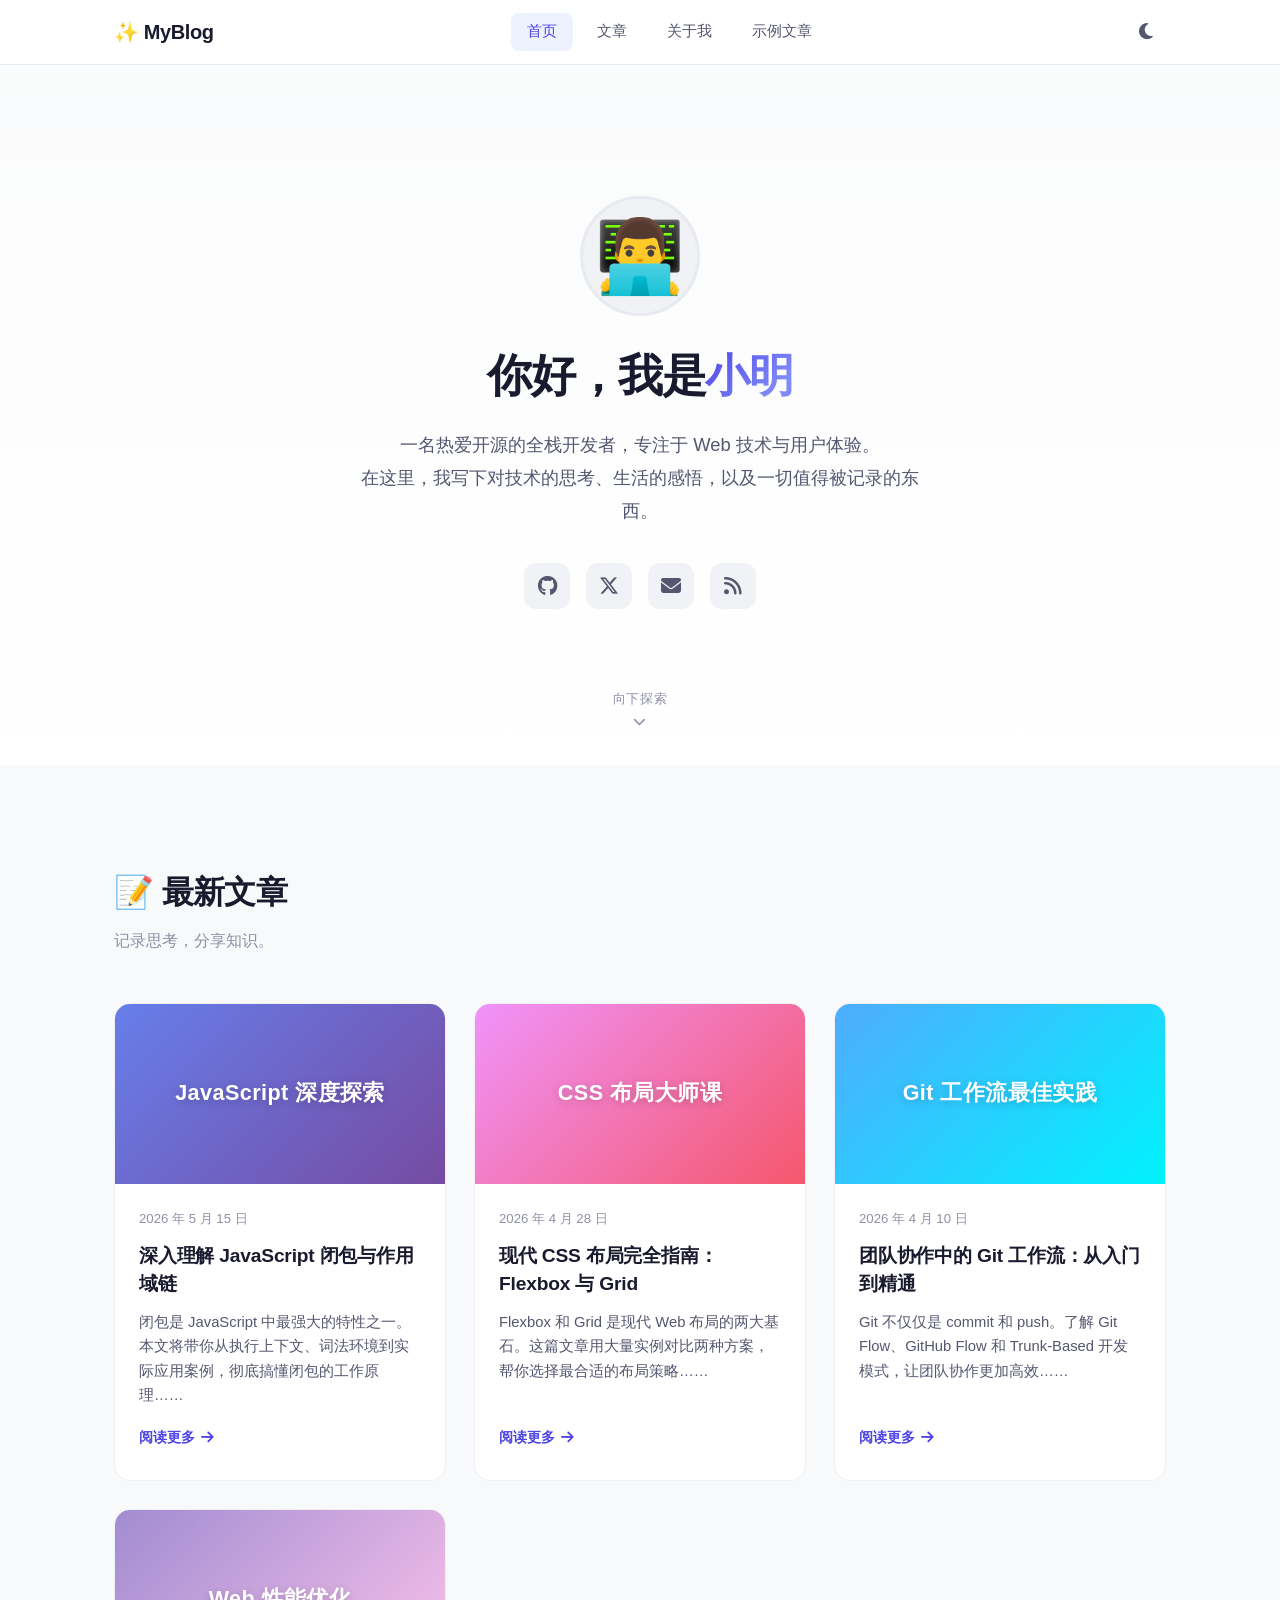
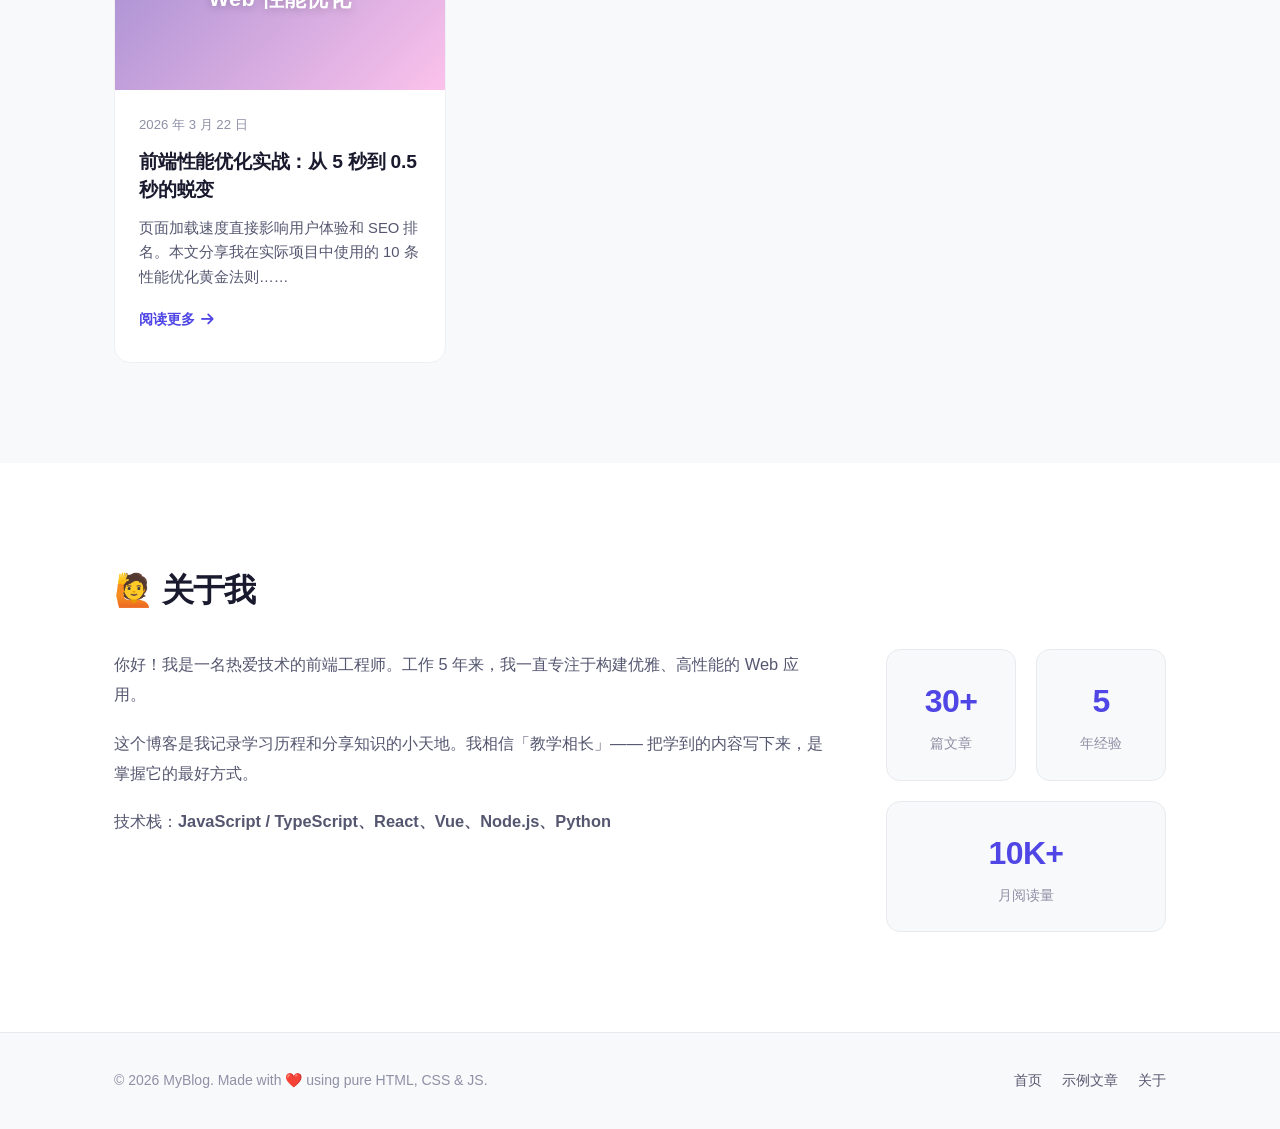
==== index.html @ 5bec2eab "🎉 初始化个人博客 — HTML/CSS/JS 纯静态站点" ====
<!DOCTYPE html>
<html lang="zh-CN">
<head>
    <meta charset="UTF-8">
    <meta name="viewport" content="width=device-width, initial-scale=1.0">
    <title>My Blog — 探索技术与生活的交汇点</title>
    <link rel="stylesheet" href="css/style.css">
    <!-- Font Awesome 6 图标库（免费 CDN） -->
    <link rel="stylesheet" href="https://cdnjs.cloudflare.com/ajax/libs/font-awesome/6.5.1/css/all.min.css">
</head>
<body>
    <!-- ==================== 导航栏 ==================== -->
    <header class="navbar" id="navbar">
        <div class="container nav-container">
            <a href="index.html" class="nav-logo">✨ MyBlog</a>
            <nav class="nav-links" id="navLinks">
                <a href="index.html" class="nav-link active">首页</a>
                <a href="index.html#articles" class="nav-link">文章</a>
                <a href="index.html#about" class="nav-link">关于我</a>
                <a href="post.html" class="nav-link">示例文章</a>
            </nav>
            <div class="nav-actions">
                <!-- 夜间模式切换按钮 -->
                <button class="theme-toggle" id="themeToggle" aria-label="切换夜间模式" title="切换夜间模式">
                    <i class="fa-solid fa-moon" id="themeIcon"></i>
                </button>
                <!-- 移动端汉堡菜单 -->
                <button class="menu-toggle" id="menuToggle" aria-label="打开菜单">
                    <i class="fa-solid fa-bars"></i>
                </button>
            </div>
        </div>
    </header>

    <!-- ==================== 主视觉区 (Hero) ==================== -->
    <section class="hero">
        <div class="container hero-content">
            <div class="hero-avatar">👨‍💻</div>
            <h1 class="hero-title">你好，我是<span class="highlight">小明</span></h1>
            <p class="hero-subtitle">
                一名热爱开源的全栈开发者，专注于 Web 技术与用户体验。<br>
                在这里，我写下对技术的思考、生活的感悟，以及一切值得被记录的东西。
            </p>
            <div class="hero-socials">
                <a href="https://github.com" target="_blank" class="social-link" title="GitHub" aria-label="GitHub">
                    <i class="fa-brands fa-github"></i>
                </a>
                <a href="https://twitter.com" target="_blank" class="social-link" title="Twitter / X" aria-label="Twitter">
                    <i class="fa-brands fa-x-twitter"></i>
                </a>
                <a href="mailto:hello@example.com" class="social-link" title="Email" aria-label="Email">
                    <i class="fa-solid fa-envelope"></i>
                </a>
                <a href="#" class="social-link" title="RSS 订阅" aria-label="RSS">
                    <i class="fa-solid fa-rss"></i>
                </a>
            </div>
        </div>
        <!-- 向下滚动提示 -->
        <div class="scroll-hint">
            <span>向下探索</span>
            <i class="fa-solid fa-chevron-down"></i>
        </div>
    </section>

    <!-- ==================== 文章列表区 ==================== -->
    <section class="articles-section" id="articles">
        <div class="container">
            <h2 class="section-title">📝 最新文章</h2>
            <p class="section-desc">记录思考，分享知识。</p>
            <div class="articles-grid">
                <!-- 文章卡片 1 -->
                <article class="card">
                    <div class="card-image" style="background: linear-gradient(135deg, #667eea 0%, #764ba2 100%);">
                        <span class="card-image-text">JavaScript 深度探索</span>
                    </div>
                    <div class="card-body">
                        <time class="card-date" datetime="2026-05-15">2026 年 5 月 15 日</time>
                        <h3 class="card-title">
                            <a href="post.html">深入理解 JavaScript 闭包与作用域链</a>
                        </h3>
                        <p class="card-excerpt">
                            闭包是 JavaScript 中最强大的特性之一。本文将带你从执行上下文、词法环境到实际应用案例，彻底搞懂闭包的工作原理……
                        </p>
                        <a href="post.html" class="btn-read-more">
                            阅读更多 <i class="fa-solid fa-arrow-right"></i>
                        </a>
                    </div>
                </article>

                <!-- 文章卡片 2 -->
                <article class="card">
                    <div class="card-image" style="background: linear-gradient(135deg, #f093fb 0%, #f5576c 100%);">
                        <span class="card-image-text">CSS 布局大师课</span>
                    </div>
                    <div class="card-body">
                        <time class="card-date" datetime="2026-04-28">2026 年 4 月 28 日</time>
                        <h3 class="card-title">
                            <a href="post.html">现代 CSS 布局完全指南：Flexbox 与 Grid</a>
                        </h3>
                        <p class="card-excerpt">
                            Flexbox 和 Grid 是现代 Web 布局的两大基石。这篇文章用大量实例对比两种方案，帮你选择最合适的布局策略……
                        </p>
                        <a href="post.html" class="btn-read-more">
                            阅读更多 <i class="fa-solid fa-arrow-right"></i>
                        </a>
                    </div>
                </article>

                <!-- 文章卡片 3 -->
                <article class="card">
                    <div class="card-image" style="background: linear-gradient(135deg, #4facfe 0%, #00f2fe 100%);">
                        <span class="card-image-text">Git 工作流最佳实践</span>
                    </div>
                    <div class="card-body">
                        <time class="card-date" datetime="2026-04-10">2026 年 4 月 10 日</time>
                        <h3 class="card-title">
                            <a href="post.html">团队协作中的 Git 工作流：从入门到精通</a>
                        </h3>
                        <p class="card-excerpt">
                            Git 不仅仅是 commit 和 push。了解 Git Flow、GitHub Flow 和 Trunk-Based 开发模式，让团队协作更加高效……
                        </p>
                        <a href="post.html" class="btn-read-more">
                            阅读更多 <i class="fa-solid fa-arrow-right"></i>
                        </a>
                    </div>
                </article>

                <!-- 文章卡片 4 -->
                <article class="card">
                    <div class="card-image" style="background: linear-gradient(135deg, #a18cd1 0%, #fbc2eb 100%);">
                        <span class="card-image-text">Web 性能优化</span>
                    </div>
                    <div class="card-body">
                        <time class="card-date" datetime="2026-03-22">2026 年 3 月 22 日</time>
                        <h3 class="card-title">
                            <a href="post.html">前端性能优化实战：从 5 秒到 0.5 秒的蜕变</a>
                        </h3>
                        <p class="card-excerpt">
                            页面加载速度直接影响用户体验和 SEO 排名。本文分享我在实际项目中使用的 10 条性能优化黄金法则……
                        </p>
                        <a href="post.html" class="btn-read-more">
                            阅读更多 <i class="fa-solid fa-arrow-right"></i>
                        </a>
                    </div>
                </article>
            </div>
        </div>
    </section>

    <!-- ==================== 关于我区域 ==================== -->
    <section class="about-section" id="about">
        <div class="container">
            <h2 class="section-title">🙋 关于我</h2>
            <div class="about-content">
                <div class="about-text">
                    <p>
                        你好！我是一名热爱技术的前端工程师。工作 5 年来，我一直专注于构建优雅、高性能的 Web 应用。
                    </p>
                    <p>
                        这个博客是我记录学习历程和分享知识的小天地。我相信「教学相长」—— 把学到的内容写下来，是掌握它的最好方式。
                    </p>
                    <p>
                        技术栈：<strong>JavaScript / TypeScript、React、Vue、Node.js、Python</strong>
                    </p>
                </div>
                <div class="about-stats">
                    <div class="stat-item">
                        <span class="stat-number">30+</span>
                        <span class="stat-label">篇文章</span>
                    </div>
                    <div class="stat-item">
                        <span class="stat-number">5</span>
                        <span class="stat-label">年经验</span>
                    </div>
                    <div class="stat-item">
                        <span class="stat-number">10K+</span>
                        <span class="stat-label">月阅读量</span>
                    </div>
                </div>
            </div>
        </div>
    </section>

    <!-- ==================== 页脚 ==================== -->
    <footer class="footer">
        <div class="container footer-content">
            <p>&copy; 2026 MyBlog. Made with ❤️ using pure HTML, CSS &amp; JS.</p>
            <div class="footer-links">
                <a href="index.html">首页</a>
                <a href="post.html">示例文章</a>
                <a href="#about">关于</a>
            </div>
        </div>
    </footer>

    <!-- ==================== 脚本 ==================== -->
    <script src="js/main.js"></script>
</body>
</html>
---- css/style.css ----
/* ============================================================
   MyBlog — 现代极简博客 样式表
   设计理念：黑白灰基调 + 柔和渐变点缀 + 优雅留白
   ============================================================ */

/* -------------------- CSS 变量（主题系统） -------------------- */
:root {
    /* 浅色主题（默认） */
    --bg-primary: #ffffff;
    --bg-secondary: #f8f9fa;
    --bg-tertiary: #f0f2f5;
    --bg-card: #ffffff;
    --text-primary: #1a1a2e;
    --text-secondary: #555770;
    --text-tertiary: #8e90a6;
    --border-color: #e8eaef;
    --border-card: #eef0f4;
    --shadow-sm: 0 1px 3px rgba(0, 0, 0, 0.06);
    --shadow-md: 0 4px 16px rgba(0, 0, 0, 0.08);
    --shadow-lg: 0 8px 32px rgba(0, 0, 0, 0.10);
    --accent: #4f46e5;
    --accent-hover: #4338ca;
    --accent-light: #eef2ff;
    --hero-bg: linear-gradient(180deg, #fafbfc 0%, #ffffff 100%);
    --navbar-bg: rgba(255, 255, 255, 0.85);
    --code-bg: #f4f5f7;
    --code-text: #1a1a2e;
    --blockquote-bg: #f8f9fb;
    --blockquote-border: #4f46e5;
    --toast-bg: #1a1a2e;
    --toast-text: #ffffff;
}

/* 夜间主题 */
[data-theme="dark"] {
    --bg-primary: #0f0f14;
    --bg-secondary: #16161e;
    --bg-tertiary: #1c1c28;
    --bg-card: #1a1a24;
    --text-primary: #e8e8ed;
    --text-secondary: #a0a0b8;
    --text-tertiary: #6b6b82;
    --border-color: #2a2a38;
    --border-card: #252538;
    --shadow-sm: 0 1px 3px rgba(0, 0, 0, 0.4);
    --shadow-md: 0 4px 16px rgba(0, 0, 0, 0.5);
    --shadow-lg: 0 8px 32px rgba(0, 0, 0, 0.6);
    --accent: #818cf8;
    --accent-hover: #6366f1;
    --accent-light: #1e1b4b;
    --hero-bg: linear-gradient(180deg, #0f0f14 0%, #16161e 100%);
    --navbar-bg: rgba(15, 15, 20, 0.88);
    --code-bg: #1e1e2e;
    --code-text: #e8e8ed;
    --blockquote-bg: #1a1a26;
    --blockquote-border: #818cf8;
    --toast-bg: #e8e8ed;
    --toast-text: #0f0f14;
}

/* -------------------- 全局重置 & 基础样式 -------------------- */
*,
*::before,
*::after {
    margin: 0;
    padding: 0;
    box-sizing: border-box;
}

html {
    scroll-behavior: smooth;
    scroll-padding-top: 80px; /* 固定导航栏高度补偿 */
    font-size: 16px;
}

body {
    font-family: -apple-system, BlinkMacSystemFont, "Segoe UI", "PingFang SC",
                 "Hiragino Sans GB", "Microsoft YaHei", "Helvetica Neue",
                 Helvetica, Arial, sans-serif;
    background-color: var(--bg-primary);
    color: var(--text-primary);
    line-height: 1.7;
    transition: background-color 0.35s ease, color 0.35s ease;
    -webkit-font-smoothing: antialiased;
    -moz-osx-font-smoothing: grayscale;
}

.container {
    max-width: 1100px;
    margin: 0 auto;
    padding: 0 24px;
}

a {
    color: var(--accent);
    text-decoration: none;
    transition: color 0.2s ease;
}

a:hover {
    color: var(--accent-hover);
}

img {
    max-width: 100%;
    height: auto;
    display: block;
}

/* -------------------- 导航栏 -------------------- */
.navbar {
    position: fixed;
    top: 0;
    left: 0;
    right: 0;
    z-index: 1000;
    background: var(--navbar-bg);
    backdrop-filter: blur(12px);
    -webkit-backdrop-filter: blur(12px);
    border-bottom: 1px solid var(--border-color);
    transition: background-color 0.35s ease, border-color 0.35s ease;
}

.nav-container {
    display: flex;
    align-items: center;
    justify-content: space-between;
    height: 64px;
}

.nav-logo {
    font-size: 1.25rem;
    font-weight: 700;
    color: var(--text-primary);
    letter-spacing: -0.02em;
    white-space: nowrap;
}

.nav-logo:hover {
    color: var(--accent);
}

.nav-links {
    display: flex;
    align-items: center;
    gap: 8px;
}

.nav-link {
    color: var(--text-secondary);
    padding: 6px 16px;
    border-radius: 8px;
    font-size: 0.925rem;
    font-weight: 500;
    transition: all 0.2s ease;
}

.nav-link:hover,
.nav-link.active {
    color: var(--accent);
    background: var(--accent-light);
}

/* 导航栏右侧 */
.nav-actions {
    display: flex;
    align-items: center;
    gap: 8px;
}

/* 主题切换按钮 */
.theme-toggle {
    display: flex;
    align-items: center;
    justify-content: center;
    width: 40px;
    height: 40px;
    border: none;
    border-radius: 10px;
    background: transparent;
    color: var(--text-secondary);
    font-size: 1.15rem;
    cursor: pointer;
    transition: all 0.25s ease;
}

.theme-toggle:hover {
    background: var(--bg-tertiary);
    color: var(--accent);
    transform: rotate(15deg);
}

/* 移动端菜单按钮 */
.menu-toggle {
    display: none;
    align-items: center;
    justify-content: center;
    width: 40px;
    height: 40px;
    border: none;
    border-radius: 10px;
    background: transparent;
    color: var(--text-secondary);
    font-size: 1.3rem;
    cursor: pointer;
    transition: all 0.2s ease;
}

.menu-toggle:hover {
    background: var(--bg-tertiary);
}

/* -------------------- 主视觉区 (Hero) -------------------- */
.hero {
    position: relative;
    display: flex;
    flex-direction: column;
    align-items: center;
    justify-content: center;
    min-height: 85vh;
    padding: 120px 24px 80px;
    background: var(--hero-bg);
    text-align: center;
    transition: background 0.35s ease;
}

.hero-content {
    display: flex;
    flex-direction: column;
    align-items: center;
    gap: 24px;
    max-width: 640px;
}

.hero-avatar {
    font-size: 4.5rem;
    width: 120px;
    height: 120px;
    display: flex;
    align-items: center;
    justify-content: center;
    background: var(--bg-tertiary);
    border-radius: 50%;
    margin-bottom: 8px;
    border: 3px solid var(--border-color);
    transition: background 0.35s ease, border-color 0.35s ease;
}

.hero-title {
    font-size: 2.8rem;
    font-weight: 800;
    letter-spacing: -0.03em;
    line-height: 1.25;
    color: var(--text-primary);
}

.hero-title .highlight {
    background: linear-gradient(135deg, #4f46e5 0%, #818cf8 50%, #6366f1 100%);
    background-clip: text;
    -webkit-background-clip: text;
    -webkit-text-fill-color: transparent;
    background-size: 200% auto;
    animation: gradient-shift 3s ease-in-out infinite;
}

@keyframes gradient-shift {
    0%, 100% { background-position: 0% center; }
    50% { background-position: 200% center; }
}

.hero-subtitle {
    font-size: 1.15rem;
    color: var(--text-secondary);
    line-height: 1.8;
    max-width: 560px;
}

.hero-socials {
    display: flex;
    align-items: center;
    gap: 16px;
    margin-top: 12px;
}

.social-link {
    display: flex;
    align-items: center;
    justify-content: center;
    width: 46px;
    height: 46px;
    border-radius: 12px;
    background: var(--bg-tertiary);
    color: var(--text-secondary);
    font-size: 1.25rem;
    transition: all 0.25s ease;
    border: 1px solid transparent;
}

.social-link:hover {
    background: var(--accent);
    color: #fff;
    border-color: var(--accent);
    transform: translateY(-3px);
    box-shadow: 0 6px 20px rgba(79, 70, 229, 0.35);
}

/* 向下滚动提示 */
.scroll-hint {
    position: absolute;
    bottom: 36px;
    display: flex;
    flex-direction: column;
    align-items: center;
    gap: 6px;
    color: var(--text-tertiary);
    font-size: 0.8rem;
    letter-spacing: 0.05em;
    animation: bounce 2s ease-in-out infinite;
}

@keyframes bounce {
    0%, 100% { transform: translateY(0); opacity: 0.6; }
    50% { transform: translateY(8px); opacity: 1; }
}

/* -------------------- 文章列表区 -------------------- */
.articles-section {
    padding: 100px 0;
    background: var(--bg-secondary);
    transition: background-color 0.35s ease;
}

.section-title {
    font-size: 2rem;
    font-weight: 700;
    letter-spacing: -0.02em;
    color: var(--text-primary);
    margin-bottom: 8px;
}

.section-desc {
    color: var(--text-tertiary);
    font-size: 1rem;
    margin-bottom: 48px;
}

.articles-grid {
    display: grid;
    grid-template-columns: repeat(auto-fill, minmax(300px, 1fr));
    gap: 28px;
}

/* 卡片 */
.card {
    background: var(--bg-card);
    border-radius: 16px;
    border: 1px solid var(--border-card);
    overflow: hidden;
    transition: all 0.35s ease;
    display: flex;
    flex-direction: column;
}

.card:hover {
    transform: translateY(-6px);
    box-shadow: var(--shadow-lg);
    border-color: transparent;
}

.card-image {
    height: 180px;
    display: flex;
    align-items: center;
    justify-content: center;
    position: relative;
    overflow: hidden;
}

.card-image-text {
    color: #fff;
    font-size: 1.35rem;
    font-weight: 700;
    text-shadow: 0 2px 8px rgba(0,0,0,0.2);
    letter-spacing: 0.02em;
}

.card-body {
    padding: 24px;
    display: flex;
    flex-direction: column;
    gap: 12px;
    flex: 1;
}

.card-date {
    font-size: 0.825rem;
    color: var(--text-tertiary);
}

.card-title {
    font-size: 1.2rem;
    font-weight: 700;
    line-height: 1.45;
    letter-spacing: -0.01em;
}

.card-title a {
    color: var(--text-primary);
    transition: color 0.2s ease;
}

.card-title a:hover {
    color: var(--accent);
}

.card-excerpt {
    font-size: 0.925rem;
    color: var(--text-secondary);
    line-height: 1.65;
    flex: 1;
}

.btn-read-more {
    display: inline-flex;
    align-items: center;
    gap: 6px;
    font-size: 0.9rem;
    font-weight: 600;
    color: var(--accent);
    padding: 6px 0;
    transition: gap 0.25s ease;
}

.btn-read-more:hover {
    gap: 10px;
}

/* -------------------- 关于我区域 -------------------- */
.about-section {
    padding: 100px 0;
    background: var(--bg-primary);
    transition: background-color 0.35s ease;
}

.about-content {
    display: grid;
    grid-template-columns: 1fr 280px;
    gap: 56px;
    align-items: start;
    margin-top: 32px;
}

.about-text p {
    color: var(--text-secondary);
    font-size: 1.025rem;
    line-height: 1.85;
    margin-bottom: 18px;
}

.about-stats {
    display: flex;
    flex-wrap: wrap;
    gap: 20px;
}

.stat-item {
    flex: 1;
    min-width: 100px;
    display: flex;
    flex-direction: column;
    align-items: center;
    padding: 24px 16px;
    background: var(--bg-secondary);
    border-radius: 14px;
    border: 1px solid var(--border-color);
    transition: all 0.35s ease;
}

.stat-number {
    font-size: 2rem;
    font-weight: 800;
    color: var(--accent);
    letter-spacing: -0.02em;
}

.stat-label {
    font-size: 0.85rem;
    color: var(--text-tertiary);
    margin-top: 4px;
}

/* -------------------- 页脚 -------------------- */
.footer {
    padding: 36px 0;
    border-top: 1px solid var(--border-color);
    background: var(--bg-secondary);
    transition: background-color 0.35s ease, border-color 0.35s ease;
}

.footer-content {
    display: flex;
    align-items: center;
    justify-content: space-between;
    flex-wrap: wrap;
    gap: 16px;
    color: var(--text-tertiary);
    font-size: 0.875rem;
}

.footer-links {
    display: flex;
    gap: 20px;
}

.footer-links a {
    color: var(--text-secondary);
    font-size: 0.875rem;
}

.footer-links a:hover {
    color: var(--accent);
}

/* ======================== 文章详情页样式 ======================== */

.post-container {
    padding-top: 100px;
    padding-bottom: 80px;
    min-height: 80vh;
}

.post-article {
    max-width: 760px;
    margin: 0 auto;
    padding: 0 24px;
}

/* 文章头部 */
.post-header {
    margin-bottom: 40px;
    padding-bottom: 32px;
    border-bottom: 1px solid var(--border-color);
}

.post-meta {
    display: flex;
    align-items: center;
    gap: 8px;
    flex-wrap: wrap;
    font-size: 0.9rem;
    color: var(--text-tertiary);
    margin-bottom: 16px;
}

.post-category {
    display: inline-block;
    padding: 3px 10px;
    background: var(--accent-light);
    color: var(--accent);
    border-radius: 6px;
    font-size: 0.8rem;
    font-weight: 600;
}

.post-divider {
    user-select: none;
}

.post-title {
    font-size: 2.5rem;
    font-weight: 800;
    letter-spacing: -0.03em;
    line-height: 1.3;
    color: var(--text-primary);
    margin-bottom: 16px;
}

.post-author {
    display: flex;
    align-items: center;
    gap: 10px;
    font-size: 0.95rem;
    color: var(--text-secondary);
}

.author-avatar {
    font-size: 1.6rem;
}

.author-name {
    font-weight: 600;
}

/* 文章正文 */
.post-body {
    font-size: 1.0625rem;
    line-height: 1.9;
    color: var(--text-secondary);
}

.post-body .post-lead {
    font-size: 1.15rem;
    color: var(--text-primary);
    font-weight: 500;
    line-height: 1.8;
    margin-bottom: 36px;
    padding: 20px 24px;
    background: var(--bg-secondary);
    border-radius: 12px;
    border-left: 4px solid var(--accent);
}

.post-body h2 {
    font-size: 1.65rem;
    font-weight: 700;
    color: var(--text-primary);
    margin: 48px 0 16px;
    letter-spacing: -0.02em;
}

.post-body h3 {
    font-size: 1.25rem;
    font-weight: 700;
    color: var(--text-primary);
    margin: 36px 0 12px;
}

.post-body p {
    margin-bottom: 20px;
}

.post-body ul,
.post-body ol {
    margin-bottom: 20px;
    padding-left: 24px;
}

.post-body li {
    margin-bottom: 8px;
}

.post-body strong {
    color: var(--text-primary);
    font-weight: 650;
}

.post-body code {
    font-family: "SF Mono", "Fira Code", "Fira Mono", "Roboto Mono",
                 "Cascadia Code", Consolas, monospace;
    font-size: 0.9em;
    background: var(--code-bg);
    color: var(--code-text);
    padding: 2px 6px;
    border-radius: 4px;
    transition: background-color 0.35s ease, color 0.35s ease;
}

.post-body pre {
    background: var(--code-bg);
    border-radius: 12px;
    padding: 20px 24px;
    overflow-x: auto;
    margin-bottom: 24px;
    border: 1px solid var(--border-color);
    transition: background-color 0.35s ease, border-color 0.35s ease;
}

.post-body pre code {
    background: none;
    padding: 0;
    font-size: 0.88rem;
    line-height: 1.7;
    color: var(--code-text);
}

/* 代码高亮色（模拟） */
.code-comment { color: #8b949e; font-style: italic; }
.code-keyword { color: #c678dd; }
.code-string  { color: #98c379; }
.code-number  { color: #d19a66; }
.code-function { color: #61afef; }
.code-builtin { color: #56b6c2; }

[data-theme="dark"] .code-comment { color: #6b7280; }
[data-theme="dark"] .code-keyword { color: #c084fc; }
[data-theme="dark"] .code-string  { color: #86efac; }
[data-theme="dark"] .code-number  { color: #fbbf77; }
[data-theme="dark"] .code-function { color: #67c2ff; }
[data-theme="dark"] .code-builtin { color: #5ed1e5; }

.post-body blockquote {
    background: var(--blockquote-bg);
    border-left: 4px solid var(--blockquote-border);
    padding: 16px 20px;
    margin: 24px 0;
    border-radius: 0 10px 10px 0;
    color: var(--text-secondary);
    font-style: italic;
    transition: background-color 0.35s ease, border-color 0.35s ease;
}

/* 文章底部按钮 */
.post-footer-actions {
    display: flex;
    align-items: center;
    justify-content: space-between;
    margin-top: 56px;
    padding-top: 32px;
    border-top: 1px solid var(--border-color);
    flex-wrap: wrap;
    gap: 12px;
}

.btn-back {
    display: inline-flex;
    align-items: center;
    gap: 8px;
    padding: 10px 24px;
    background: var(--bg-tertiary);
    color: var(--text-primary);
    border-radius: 10px;
    font-weight: 600;
    font-size: 0.925rem;
    transition: all 0.25s ease;
}

.btn-back:hover {
    background: var(--accent);
    color: #fff;
}

.btn-share {
    display: inline-flex;
    align-items: center;
    gap: 8px;
    padding: 10px 24px;
    background: transparent;
    color: var(--text-secondary);
    border: 1px solid var(--border-color);
    border-radius: 10px;
    font-weight: 600;
    font-size: 0.925rem;
    cursor: pointer;
    transition: all 0.25s ease;
    font-family: inherit;
}

.btn-share:hover {
    background: var(--bg-tertiary);
    color: var(--accent);
    border-color: var(--accent);
}

/* 分享提示 Toast */
.share-toast {
    position: fixed;
    bottom: 32px;
    left: 50%;
    transform: translateX(-50%) translateY(80px);
    background: var(--toast-bg);
    color: var(--toast-text);
    padding: 12px 28px;
    border-radius: 10px;
    font-size: 0.925rem;
    font-weight: 500;
    box-shadow: var(--shadow-lg);
    opacity: 0;
    pointer-events: none;
    transition: all 0.35s cubic-bezier(0.16, 1, 0.3, 1);
    z-index: 2000;
}

.share-toast.show {
    opacity: 1;
    transform: translateX(-50%) translateY(0);
}

/* ======================== 响应式布局 ======================== */

/* 平板及以下 */
@media (max-width: 768px) {
    html { font-size: 15px; }

    /* 导航栏 */
    .nav-links {
        position: fixed;
        top: 64px;
        left: 0;
        right: 0;
        flex-direction: column;
        background: var(--navbar-bg);
        backdrop-filter: blur(12px);
        -webkit-backdrop-filter: blur(12px);
        border-bottom: 1px solid var(--border-color);
        padding: 12px 0;
        gap: 4px;
        transform: translateY(-100%);
        opacity: 0;
        pointer-events: none;
        transition: all 0.3s ease;
    }

    .nav-links.open {
        transform: translateY(0);
        opacity: 1;
        pointer-events: auto;
    }

    .nav-link {
        display: block;
        padding: 12px 24px;
        border-radius: 0;
        font-size: 1rem;
    }

    .menu-toggle {
        display: flex;
    }

    /* Hero */
    .hero { min-height: 70vh; padding-top: 100px; }
    .hero-title { font-size: 2rem; }
    .hero-avatar { width: 96px; height: 96px; font-size: 3.2rem; }

    /* 文章列表 */
    .articles-section { padding: 64px 0; }
    .articles-grid { grid-template-columns: 1fr; gap: 20px; }
    .section-title { font-size: 1.65rem; }

    /* 关于 */
    .about-section { padding: 64px 0; }
    .about-content { grid-template-columns: 1fr; gap: 32px; }
    .about-stats { flex-direction: row; }

    /* 文章详情 */
    .post-title { font-size: 1.75rem; }
    .post-body h2 { font-size: 1.35rem; }
    .post-body { font-size: 1rem; }

    /* 页脚 */
    .footer-content { flex-direction: column; text-align: center; }
}

/* 手机 */
@media (max-width: 480px) {
    html { font-size: 14px; }

    .hero { min-height: 60vh; padding: 90px 20px 48px; }
    .hero-title { font-size: 1.65rem; }
    .hero-subtitle { font-size: 0.95rem; }
    .hero-avatar { width: 80px; height: 80px; font-size: 2.8rem; }

    .container { padding: 0 16px; }
    .articles-grid { gap: 16px; }
    .card-image { height: 140px; }

    .about-stats { gap: 12px; }
    .stat-item { padding: 16px 12px; }
    .stat-number { font-size: 1.5rem; }

    .post-title { font-size: 1.5rem; }
    .post-container { padding-top: 84px; }
    .post-body pre { padding: 14px 16px; }
    .post-footer-actions { flex-direction: column; }
    .btn-back, .btn-share { width: 100%; justify-content: center; }
}
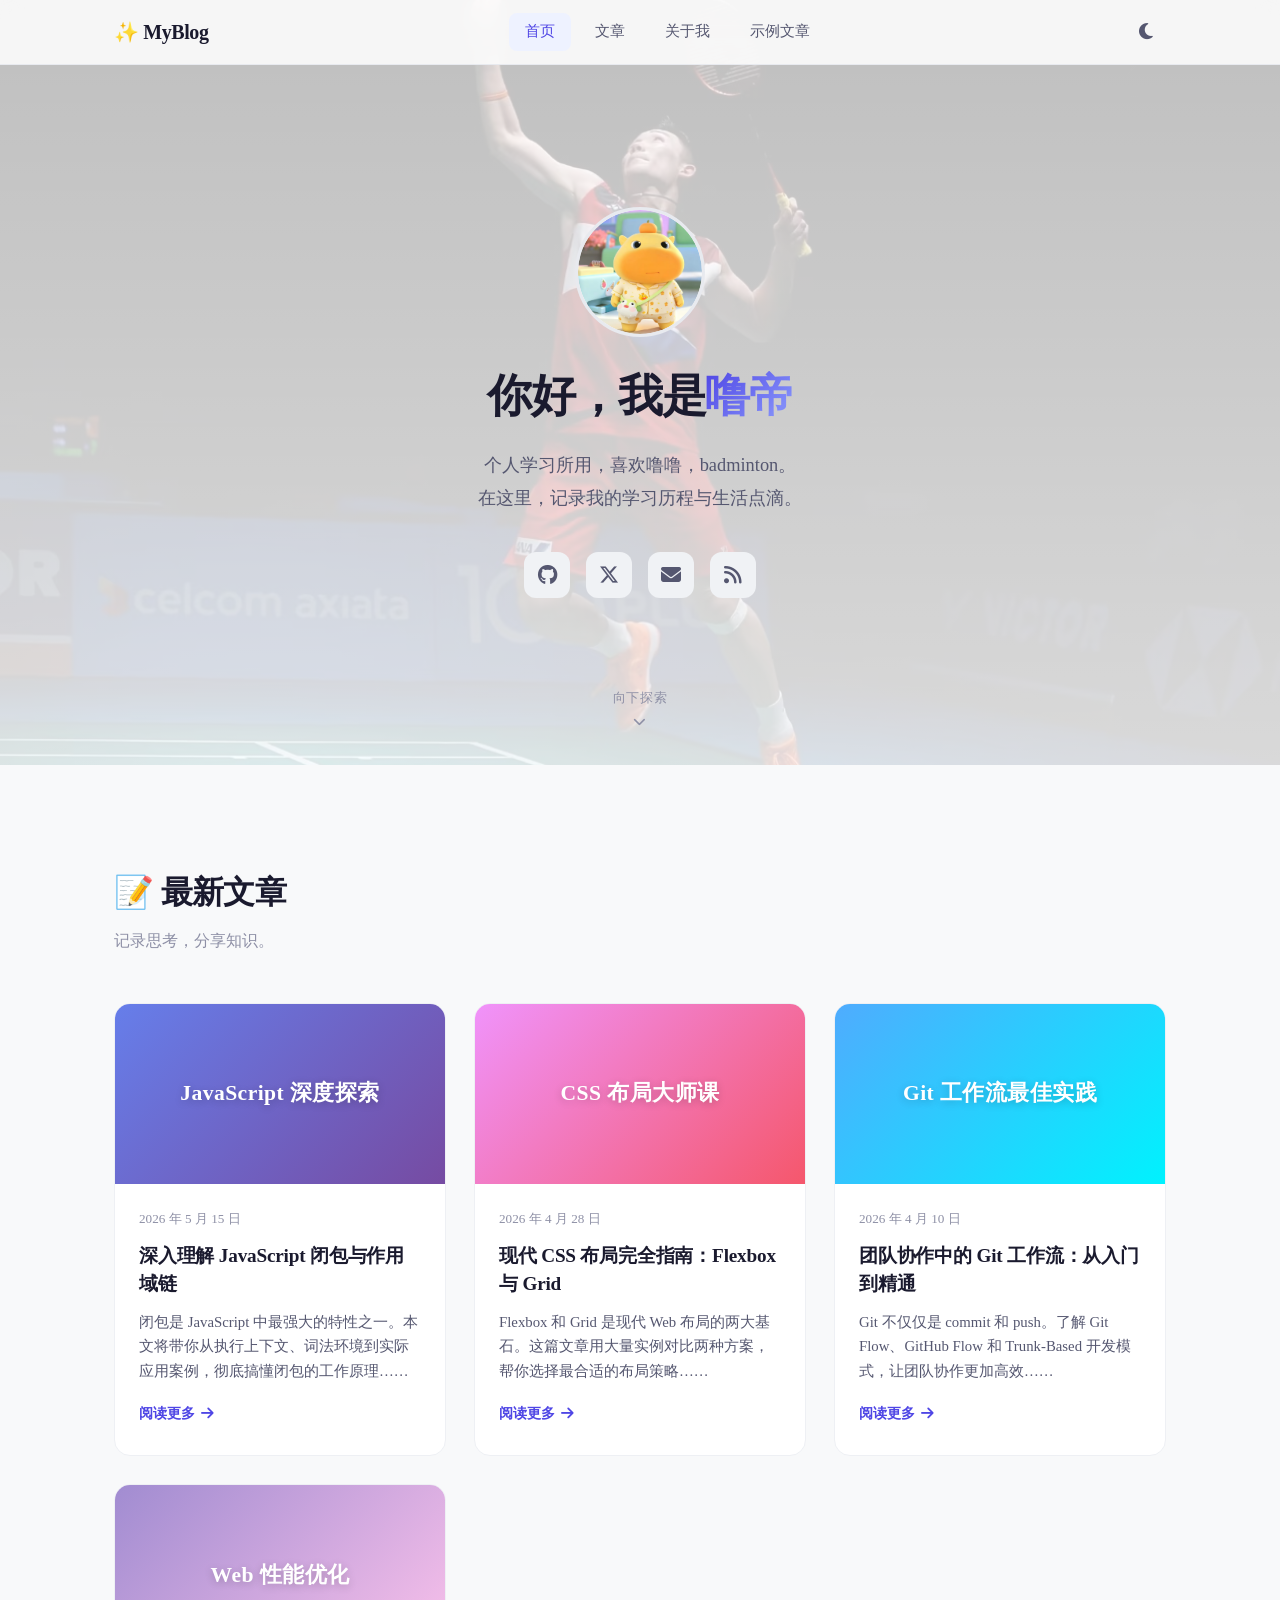
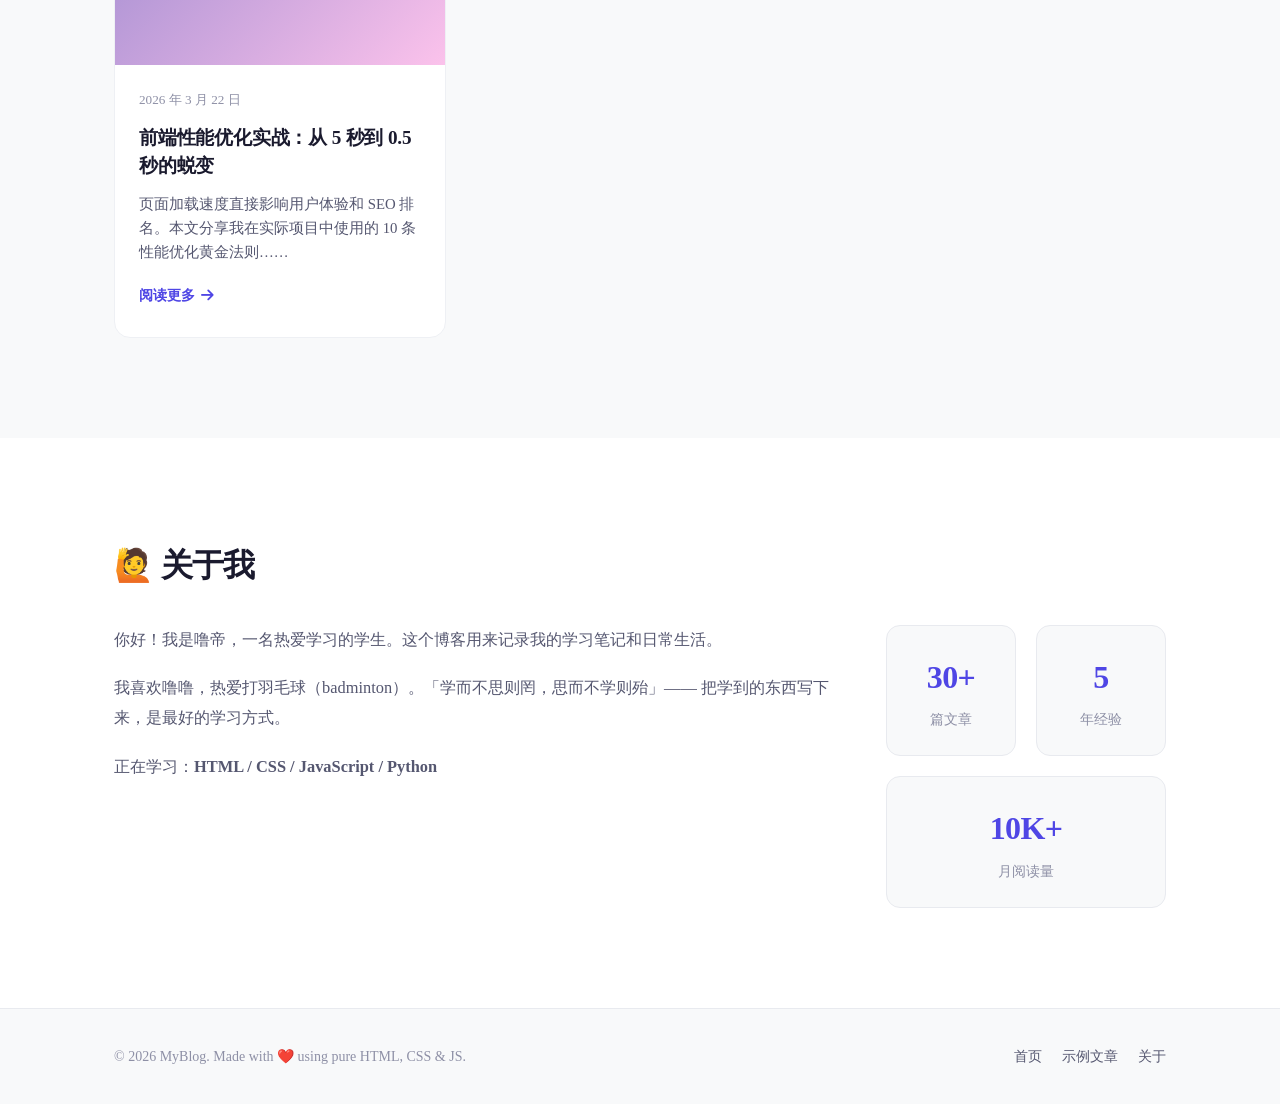
==== commit 29510c03: "更新个人信息：头像、背景图、名字、简介、楷体字体" ====
--- a/index.html
+++ b/index.html
@@ -35,11 +35,13 @@
     <!-- ==================== 主视觉区 (Hero) ==================== -->
     <section class="hero">
         <div class="container hero-content">
-            <div class="hero-avatar">👨‍💻</div>
-            <h1 class="hero-title">你好，我是<span class="highlight">小明</span></h1>
+            <div class="hero-avatar">
+                <img src="images/微信图片_20260606142346_231_2.jpg" alt="噜帝的头像">
+            </div>
+            <h1 class="hero-title">你好，我是<span class="highlight">噜帝</span></h1>
             <p class="hero-subtitle">
-                一名热爱开源的全栈开发者，专注于 Web 技术与用户体验。<br>
-                在这里，我写下对技术的思考、生活的感悟，以及一切值得被记录的东西。
+                个人学习所用，喜欢噜噜，badminton。<br>
+                在这里，记录我的学习历程与生活点滴。
             </p>
             <div class="hero-socials">
                 <a href="https://github.com" target="_blank" class="social-link" title="GitHub" aria-label="GitHub">
@@ -155,13 +157,13 @@
             <div class="about-content">
                 <div class="about-text">
                     <p>
-                        你好！我是一名热爱技术的前端工程师。工作 5 年来，我一直专注于构建优雅、高性能的 Web 应用。
+                        你好！我是噜帝，一名热爱学习的学生。这个博客用来记录我的学习笔记和日常生活。
                     </p>
                     <p>
-                        这个博客是我记录学习历程和分享知识的小天地。我相信「教学相长」—— 把学到的内容写下来，是掌握它的最好方式。
+                        我喜欢噜噜，热爱打羽毛球（badminton）。「学而不思则罔，思而不学则殆」—— 把学到的东西写下来，是最好的学习方式。
                     </p>
                     <p>
-                        技术栈：<strong>JavaScript / TypeScript、React、Vue、Node.js、Python</strong>
+                        正在学习：<strong>HTML / CSS / JavaScript / Python</strong>
                     </p>
                 </div>
                 <div class="about-stats">
--- a/css/style.css
+++ b/css/style.css
@@ -74,9 +74,8 @@
 }
 
 body {
-    font-family: -apple-system, BlinkMacSystemFont, "Segoe UI", "PingFang SC",
-                 "Hiragino Sans GB", "Microsoft YaHei", "Helvetica Neue",
-                 Helvetica, Arial, sans-serif;
+    font-family: "KaiTi", "楷体", "STKaiti", "AR PL UKai CN", "Noto Serif SC",
+                 "PingFang SC", "Microsoft YaHei", serif;
     background-color: var(--bg-primary);
     color: var(--text-primary);
     line-height: 1.7;
@@ -219,11 +218,26 @@
     justify-content: center;
     min-height: 85vh;
     padding: 120px 24px 80px;
-    background: var(--hero-bg);
+    background:
+        linear-gradient(180deg, rgba(255,255,255,0.75) 0%, rgba(255,255,255,0.85) 100%),
+        url('../images/微信图片_20260606142449_232_2.jpg');
+    background-size: cover;
+    background-position: center;
+    background-repeat: no-repeat;
     text-align: center;
     transition: background 0.35s ease;
 }
 
+/* 夜间模式下背景图叠加暗色遮罩 */
+[data-theme="dark"] .hero {
+    background:
+        linear-gradient(180deg, rgba(15,15,20,0.82) 0%, rgba(15,15,20,0.92) 100%),
+        url('../images/微信图片_20260606142449_232_2.jpg');
+    background-size: cover;
+    background-position: center;
+    background-repeat: no-repeat;
+}
+
 .hero-content {
     display: flex;
     flex-direction: column;
@@ -233,9 +247,8 @@
 }
 
 .hero-avatar {
-    font-size: 4.5rem;
-    width: 120px;
-    height: 120px;
+    width: 130px;
+    height: 130px;
     display: flex;
     align-items: center;
     justify-content: center;
@@ -243,7 +256,15 @@
     border-radius: 50%;
     margin-bottom: 8px;
     border: 3px solid var(--border-color);
+    overflow: hidden;
     transition: background 0.35s ease, border-color 0.35s ease;
+}
+
+.hero-avatar img {
+    width: 100%;
+    height: 100%;
+    object-fit: cover;
+    border-radius: 50%;
 }
 
 .hero-title {
@@ -584,7 +605,20 @@
 }
 
 .author-avatar {
-    font-size: 1.6rem;
+    width: 42px;
+    height: 42px;
+    display: flex;
+    align-items: center;
+    justify-content: center;
+    border-radius: 50%;
+    overflow: hidden;
+}
+
+.author-avatar-img {
+    width: 100%;
+    height: 100%;
+    object-fit: cover;
+    border-radius: 50%;
 }
 
 .author-name {
@@ -820,7 +854,7 @@
     /* Hero */
     .hero { min-height: 70vh; padding-top: 100px; }
     .hero-title { font-size: 2rem; }
-    .hero-avatar { width: 96px; height: 96px; font-size: 3.2rem; }
+    .hero-avatar { width: 100px; height: 100px; }
 
     /* 文章列表 */
     .articles-section { padding: 64px 0; }
@@ -848,7 +882,7 @@
     .hero { min-height: 60vh; padding: 90px 20px 48px; }
     .hero-title { font-size: 1.65rem; }
     .hero-subtitle { font-size: 0.95rem; }
-    .hero-avatar { width: 80px; height: 80px; font-size: 2.8rem; }
+    .hero-avatar { width: 84px; height: 84px; }
 
     .container { padding: 0 16px; }
     .articles-grid { gap: 16px; }
